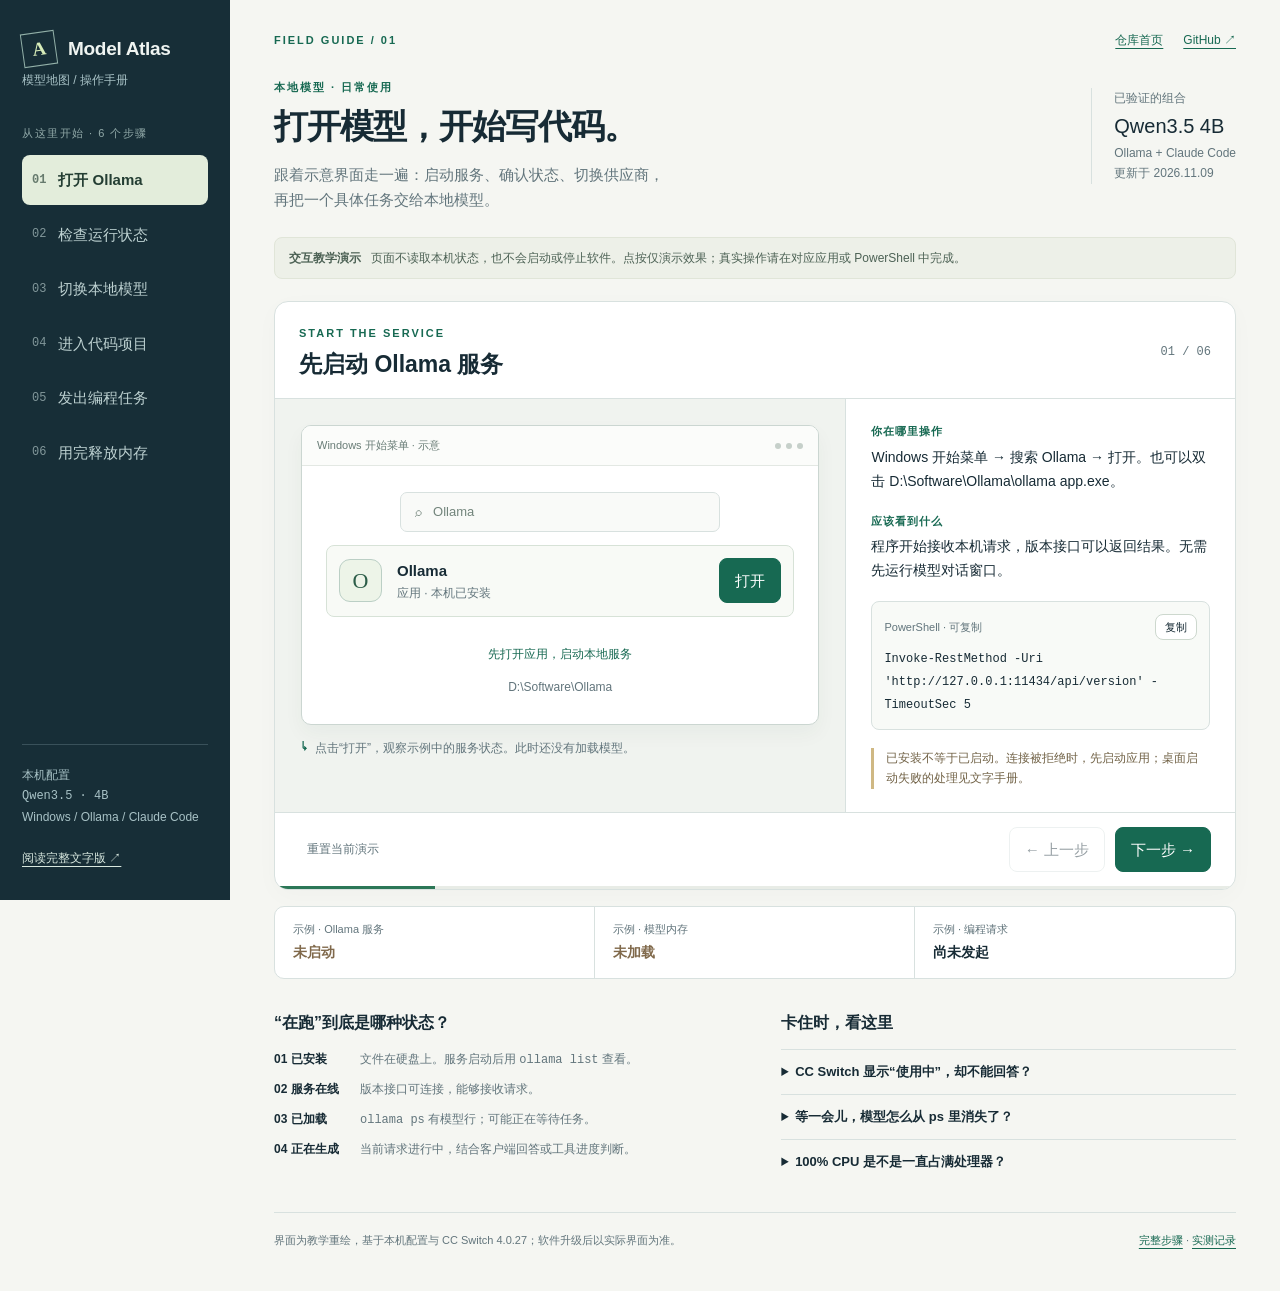
==== docs/ui-guide/index.html @ a0b53cb5 "添加本地编程操作手册与可离线交互的界面指南" ====
<!doctype html>
<html lang="zh-CN">
<head>
<meta charset="utf-8">
<meta name="viewport" content="width=device-width, initial-scale=1">
<meta name="description" content="Model Atlas 本地模型操作手册：Ollama、CC Switch 与 Claude Code 的离线交互教学。">
<title>Model Atlas · 本地编程操作手册</title>
<style>
:root{--ink:#172b35;--muted:#62757c;--line:#d8e1df;--paper:#f5f6f2;--teal:#176952;--pale:#e5f1eb;--amber:#966126;--nav:#172e37}
*{box-sizing:border-box}body{margin:0;background:var(--paper);color:var(--ink);font-family:"Segoe UI","Microsoft YaHei",sans-serif;font-size:15px;line-height:1.7}button,a,input{ -webkit-tap-highlight-color:transparent}button{font:inherit;cursor:pointer}a{color:var(--teal);text-underline-offset:4px}button:focus-visible,a:focus-visible,summary:focus-visible{outline:3px solid #d49643;outline-offset:4px}button:disabled{cursor:default;opacity:.45}button{border:1px solid var(--line);border-radius:8px;padding:9px 15px;background:white;color:var(--ink)}button:hover:not(:disabled){background:#edf3ef}button.primary{background:var(--teal);color:#fff;border-color:var(--teal)}button.primary:hover{background:#10513e}.mono,code,pre{font-family:Consolas,"Cascadia Code",monospace}code{overflow-wrap:anywhere}pre{white-space:pre-wrap;overflow-wrap:anywhere;margin:0;font-size:13px;line-height:1.9}h1,h2,h3,p{margin:0}h1{font-size:34px;line-height:1.35;letter-spacing:-1px;font-weight:650}h2{font-size:23px;line-height:1.4}h3{font-size:16px}.muted{color:var(--muted)}.tiny{font-size:12px}.eyebrow{font-size:11px;letter-spacing:2px;text-transform:uppercase;font-weight:700;color:var(--teal)}.badge{display:inline-flex;align-items:center;gap:7px;border-radius:99px;padding:4px 11px;font-size:12px;background:var(--pale);color:var(--teal)}.dot{width:7px;height:7px;border-radius:50%;background:currentColor}.skip{position:fixed;top:-100px;left:20px;background:white;padding:10px;z-index:9}.skip:focus{top:10px}
.layout{display:grid;grid-template-columns:230px minmax(0,1fr);min-height:100vh}.sidebar{background:var(--nav);color:#eff4f1;padding:32px 22px;position:sticky;top:0;height:100vh;display:flex;flex-direction:column;gap:34px}.brand{display:flex;gap:12px;align-items:center;font-size:19px;font-weight:650;letter-spacing:-.3px}.brand-mark{display:grid;place-items:center;border:1px solid #92b0a8;width:34px;height:34px;transform:rotate(-8deg);font-family:Georgia,serif;color:#d7ecb9}.sidebar .sub{font-size:12px;color:#a8c2c6;margin-top:4px}.nav-title{color:#92aaa9;font-size:11px;letter-spacing:1.5px;margin-bottom:12px}.steps{display:flex;flex-direction:column;gap:5px}.step{border:none;background:transparent;color:#bcd0d0;text-align:left;display:flex;gap:12px;align-items:center;padding:12px 10px}.step:hover:not(:disabled){background:#223e47}.step[aria-current="step"]{background:#e3eddb;color:#243e33;font-weight:650}.num{font-family:Consolas,monospace;font-size:12px;opacity:.65}.sidebar-foot{margin-top:auto;border-top:1px solid #39515a;padding-top:20px;color:#a8c2c6;font-size:12px}.sidebar a{color:#d8e8df}.main{width:100%;max-width:1320px;padding:30px 44px 40px;margin:auto}.topline{display:flex;align-items:center;justify-content:space-between;gap:15px;margin-bottom:28px}.toplinks{display:flex;gap:20px;font-size:12px}.intro{display:flex;justify-content:space-between;gap:25px;align-items:flex-start;margin-bottom:24px}.intro h1{margin:7px 0 12px}.intro p{color:var(--muted);max-width:640px}.guide-stamp{border-left:1px solid var(--line);padding-left:22px;min-width:138px;margin-top:10px;color:var(--muted);font-size:12px}.guide-stamp strong{display:block;font-size:20px;color:var(--ink);font-weight:500}.notice{display:flex;gap:10px;align-items:flex-start;background:#edf0e8;border:1px solid #e0e5d8;border-radius:8px;padding:10px 14px;font-size:12px;color:#4d6255;margin-bottom:22px}.notice strong{white-space:nowrap}
.workspace{border:1px solid var(--line);background:white;border-radius:14px;overflow:hidden;box-shadow:0 6px 24px #213a3006}.workhead{display:flex;justify-content:space-between;align-items:center;padding:22px 24px 18px;border-bottom:1px solid var(--line);gap:14px}.workhead .eyebrow{margin-bottom:5px}.counter{font-family:Consolas,monospace;font-size:12px;color:var(--muted);white-space:nowrap}.bodygrid{display:grid;grid-template-columns:minmax(0,1.25fr) minmax(260px,.85fr)}.demo{padding:26px;background:#f0f3ef;border-right:1px solid var(--line);min-width:0}.window{border:1px solid #cbd6d1;background:#fff;border-radius:10px;box-shadow:0 9px 20px #1b3b2e0b;overflow:hidden;min-height:300px}.windowbar{background:#fbfcfa;border-bottom:1px solid #e3e8e3;padding:10px 15px;display:flex;align-items:center;justify-content:space-between;color:#687c76;font-size:11px}.traffic{display:flex;gap:5px}.traffic i{width:6px;height:6px;background:#c6d0ca;border-radius:50%}.canvas{padding:24px;min-height:257px}.canvas.center{display:flex;flex-direction:column;justify-content:center;align-items:center;text-align:center;gap:13px}.app-icon{width:59px;height:59px;border:1px solid #bbcfc5;border-radius:16px;background:#edf4e8;display:grid;place-items:center;color:#2c5d48;font-family:Georgia,serif;font-size:29px}.search-box{border:1px solid var(--line);background:#f9faf8;border-radius:7px;padding:8px 14px;width:100%;max-width:320px;text-align:left;color:#72847b;font-size:13px}.app-row{display:flex;align-items:center;gap:15px;width:100%;padding:12px;border:1px solid #d7e2d7;border-radius:8px;background:#f8faf6}.app-row .app-icon{width:43px;height:43px;font-size:22px;border-radius:11px}.app-row .text{flex:1;text-align:left}.arrow-hint{font-size:12px;color:var(--teal);margin-top:14px}.caption{font-size:12px;color:var(--muted);margin-top:13px;display:flex;gap:8px;align-items:flex-start}.caption span{color:var(--teal);font-weight:700}.explain{padding:23px 25px;display:flex;flex-direction:column;gap:18px;min-width:0}.explabel{font-size:11px;color:var(--teal);letter-spacing:1px;font-weight:700;margin-bottom:5px}.explain p{font-size:14px}.command{border:1px solid var(--line);border-radius:8px;background:#f8faf7;padding:12px}.command-top{display:flex;justify-content:space-between;align-items:center;font-size:11px;color:var(--muted);margin-bottom:8px;gap:8px}.copy{font-size:11px;padding:3px 9px;border-color:#cdd8ce}.command pre{font-size:12px}.tip{border-left:3px solid #cfb883;padding-left:12px;color:#716246;font-size:12px}.feedback{background:#e5f1eb;border-radius:7px;padding:10px 12px;color:#245641;font-size:13px;min-height:44px}.footnav{display:flex;justify-content:space-between;align-items:center;padding:14px 24px;border-top:1px solid var(--line);gap:15px}.footnav .left{display:flex;gap:10px}.reset{border:0;background:transparent;color:var(--muted);font-size:12px;padding:8px}.track{height:3px;background:#e8ece6}.track-fill{height:100%;background:#2c7757;transition:width .2s}
.statebar{display:grid;grid-template-columns:repeat(3,1fr);margin-top:16px;border:1px solid var(--line);border-radius:10px;background:#fff}.statecell{padding:13px 18px;border-right:1px solid var(--line);min-width:0}.statecell:last-child{border-right:0}.statecell small{font-size:11px;color:var(--muted);display:block}.statecell strong{font-size:14px;font-weight:600}.status-good{color:var(--teal)}.status-off{color:#80694b}.reference{margin-top:30px;display:grid;grid-template-columns:1.05fr 1fr;gap:30px}.reference h3{margin-bottom:13px}.ladder{display:grid;gap:9px}.ladder-row{display:grid;grid-template-columns:76px 1fr;gap:10px;font-size:12px}.ladder-row b{font-weight:600}.reference details{border-top:1px solid var(--line);padding:11px 0;font-size:13px}.reference summary{cursor:pointer;font-weight:600}.reference details p{font-size:12px;color:var(--muted);margin-top:10px}.bottom{display:flex;justify-content:space-between;gap:20px;border-top:1px solid var(--line);padding-top:18px;margin-top:28px;font-size:11px;color:var(--muted)}.terminal{background:#1e3038;color:#d7e4db;border-color:#2b424b}.terminal .windowbar{background:#263d46;color:#b7ceca;border-color:#38515a}.terminal .canvas{padding:20px}.terminal pre{font-size:12px;line-height:2}.terminal .green{color:#a6d7a7}.terminal .comment{color:#8da7aa}.terminal .primary{margin-top:18px;background:#d8e8c7;color:#243e33;border-color:#d8e8c7}.toggle-group{display:flex;flex-wrap:wrap;gap:6px;margin-bottom:18px}.toggle-group button{font-size:12px;padding:5px 9px}.toggle-group button[aria-pressed="true"]{background:var(--pale);color:var(--teal);border-color:#8db49f}.cli-output{border:1px solid var(--line);border-radius:7px;background:#f8faf7;padding:15px;min-height:145px}.cli-output strong{font-size:13px}.cli-output p{margin-top:10px;font-size:12px;color:var(--muted)}.cc-tabs{display:flex;gap:17px;font-size:12px;border-bottom:1px solid var(--line);padding-bottom:13px;margin-bottom:16px}.cc-tabs b{color:var(--teal)}.provider{border:1px solid var(--line);border-radius:8px;padding:14px;margin-bottom:10px;display:flex;align-items:center;justify-content:space-between;gap:10px;font-size:12px}.provider.selected{border-color:#55987b;background:#f0f7f0}.provider button{font-size:12px;padding:6px 10px;white-space:nowrap}.provider small{display:block;color:var(--muted);font-size:10px}.done-mark{font-size:12px;color:var(--teal);font-weight:650;white-space:nowrap}.checkrow{display:flex;gap:10px;padding:10px 0;font-size:13px;border-bottom:1px solid var(--line)}.checkrow span:first-child{color:var(--teal)}.checkrow:last-child{border-bottom:0}.metric{display:flex;gap:24px;margin:10px 0}.metric strong{font-size:29px;font-weight:550}.metric small{display:block;font-size:11px;color:var(--muted)}.sr-only{position:absolute;width:1px;height:1px;overflow:hidden;clip:rect(0,0,0,0)}
@media(min-width:1500px){.main{padding:40px 60px}.canvas{min-height:285px}.window{min-height:328px}}
@media(max-width:1120px){.main{padding:25px}.layout{grid-template-columns:195px minmax(0,1fr)}.sidebar{padding:27px 15px}.bodygrid{grid-template-columns:1fr}.demo{border-right:0;border-bottom:1px solid var(--line)}.explain{display:grid;grid-template-columns:1fr 1fr;gap:18px}.command,.tip,.feedback{grid-column:1/-1}.guide-stamp{display:none}h1{font-size:29px}.canvas{min-height:220px}.window{min-height:260px}}
@media(max-width:700px){.layout{display:block}.sidebar{position:static;width:100%;height:auto;padding:18px;gap:18px}.sidebar .brand{font-size:18px}.sidebar .sub,.nav-title,.sidebar-foot{display:none}.steps{display:grid;grid-template-columns:repeat(3,1fr);gap:5px}.step{font-size:12px;padding:8px 6px;gap:7px}.main{padding:22px 16px}.topline{margin-bottom:20px}.toplinks{gap:12px}.toplinks a:first-child{display:none}h1{font-size:27px}.intro p{font-size:13px}.notice{display:block}.notice strong{display:block;margin-bottom:3px}.workhead{padding:18px}h2{font-size:20px}.demo{padding:15px}.canvas{padding:17px}.explain{padding:18px;display:flex}.statecell{padding:10px}.statecell strong{font-size:12px}.reference{grid-template-columns:1fr;gap:22px}.footnav{padding:12px}.footnav button{font-size:12px;padding:8px 10px}.footnav .left{gap:5px}.bottom{display:block}.app-row{flex-wrap:wrap}.app-row button{margin-left:auto}.provider{padding:11px;flex-wrap:wrap}.terminal pre{font-size:11px}}
@media(prefers-reduced-motion:reduce){*{transition:none!important}}
@media print{.sidebar,.topline,.footnav,.copy,.reset{display:none}.layout{display:block}.main{max-width:none;padding:0}.bodygrid{grid-template-columns:1fr 1fr}.reference{grid-template-columns:1fr 1fr}.workspace{box-shadow:none}.notice:after{content:"完整文字步骤请阅读 docs/operation-manual.md。"}.bottom{margin-top:12px}}
</style>
</head>
<body>
<a class="skip" href="#manual">跳到操作步骤</a>
<div class="layout">
<aside class="sidebar" aria-label="手册目录">
  <div><div class="brand"><span class="brand-mark" aria-hidden="true">A</span> Model Atlas</div><div class="sub">模型地图 / 操作手册</div></div>
  <nav aria-label="操作步骤"><div class="nav-title">从这里开始 · 6 个步骤</div><div class="steps" id="steps"></div></nav>
  <div class="sidebar-foot">本机配置<br><span class="mono">Qwen3.5 · 4B</span><br>Windows / Ollama / Claude Code<br><br><a href="../operation-manual.md">阅读完整文字版 ↗</a></div>
</aside>
<main class="main" id="manual">
  <div class="topline"><span class="eyebrow">FIELD GUIDE / 01</span><div class="toplinks"><a href="../../README.md">仓库首页</a><a href="https://github.com/HuWillis/model-atlas" target="_blank" rel="noreferrer">GitHub ↗</a></div></div>
  <header class="intro"><div><div class="eyebrow">本地模型 · 日常使用</div><h1>打开模型，开始写代码。</h1><p>跟着示意界面走一遍：启动服务、确认状态、切换供应商，<br>再把一个具体任务交给本地模型。</p></div><div class="guide-stamp">已验证的组合<strong>Qwen3.5 4B</strong>Ollama + Claude Code<br>更新于 2026.11.09</div></header>
  <div class="notice"><strong>交互教学演示</strong><span>页面不读取本机状态，也不会启动或停止软件。点按仅演示效果；真实操作请在对应应用或 PowerShell 中完成。</span></div>
  <section class="workspace" aria-labelledby="step-title">
    <div class="workhead"><div><div class="eyebrow" id="step-kicker"></div><h2 id="step-title" tabindex="-1"></h2></div><span class="counter" id="counter"></span></div>
    <div class="bodygrid"><div class="demo"><div id="scene"></div><div class="caption"><span>↳</span><p id="caption"></p></div></div><div class="explain" id="explain"></div></div>
    <div class="footnav"><button class="reset" id="reset">重置当前演示</button><div class="left"><button id="prev">← 上一步</button><button class="primary" id="next">下一步 →</button></div></div><div class="track"><div class="track-fill" id="progress"></div></div>
  </section>
  <div class="statebar" aria-label="当前步骤的示例状态"><div class="statecell"><small>示例 · Ollama 服务</small><strong id="service-state"></strong></div><div class="statecell"><small>示例 · 模型内存</small><strong id="model-state"></strong></div><div class="statecell"><small>示例 · 编程请求</small><strong id="request-state"></strong></div></div>
  <section class="reference" aria-label="状态说明与常见问题"><div><h3>“在跑”到底是哪种状态？</h3><div class="ladder"><div class="ladder-row"><b>01 已安装</b><span class="muted">文件在硬盘上。服务启动后用 <code>ollama list</code> 查看。</span></div><div class="ladder-row"><b>02 服务在线</b><span class="muted">版本接口可连接，能够接收请求。</span></div><div class="ladder-row"><b>03 已加载</b><span class="muted"><code>ollama ps</code> 有模型行；可能正在等待任务。</span></div><div class="ladder-row"><b>04 正在生成</b><span class="muted">当前请求进行中，结合客户端回答或工具进度判断。</span></div></div></div>
  <div><h3>卡住时，看这里</h3><details><summary>CC Switch 显示“使用中”，却不能回答？</summary><p>“使用中”只表示供应商配置被选中。先打开 Ollama，再检查 <code>http://127.0.0.1:11434/api/version</code>；返回版本号后，新开 Claude Code 会话。</p></details><details><summary>等一会儿，模型怎么从 ps 里消失了？</summary><p>默认空闲约 5 分钟后会释放模型内存，具体取决于 keep_alive 设置。文件仍保存在硬盘上，下次请求会重新加载。<a href="https://docs.ollama.com/faq#how-do-i-keep-a-model-loaded-in-memory-or-make-it-unload-immediately" target="_blank" rel="noreferrer">官方说明 ↗</a></p></details><details><summary>100% CPU 是不是一直占满处理器？</summary><p>这是 Ollama 的处理器分配标记，表示使用 CPU 与系统内存，不是实时 CPU 使用率。本机上次小型代码任务约 95 秒，6 项测试通过；复杂任务尚未验证。</p></details></div></section>
  <footer class="bottom"><span>界面为教学重绘，基于本机配置与 CC Switch 4.0.27；软件升级后以实际界面为准。</span><span><a href="../operation-manual.md">完整步骤</a> · <a href="../validation-2026-11-09.md">实测记录</a></span></footer>
</main></div>
<div id="announce" class="sr-only" role="status" aria-live="polite"></div>
<noscript><p style="padding:24px">交互演示需要 JavaScript。请阅读同目录上一级的 operation-manual.md 文字手册。</p></noscript>
<script>
'use strict';
const MODEL='qwen3.5-coding:4b';
const CLI="& 'D:\\Software\\Ollama\\ollama.exe'";
const guide=[
 {short:'打开 Ollama',title:'先启动 Ollama 服务',label:'START THE SERVICE',caption:'点击“打开”，观察示例中的服务状态。此时还没有加载模型。',where:'Windows 开始菜单 → 搜索 Ollama → 打开。也可以双击 D:\\Software\\Ollama\\ollama app.exe。',expect:'程序开始接收本机请求，版本接口可以返回结果。无需先运行模型对话窗口。',cmd:"Invoke-RestMethod -Uri 'http://127.0.0.1:11434/api/version' -TimeoutSec 5",tip:'已安装不等于已启动。连接被拒绝时，先启动应用；桌面启动失败的处理见文字手册。'},
 {short:'检查运行状态',title:'看清服务与模型的状态',label:'READ THE STATE',caption:'切换三种示例，比较版本接口和 ollama ps 的结果。',where:'在 PowerShell 检查版本接口，再执行 ollama ps。上一步的版本检查命令只查询状态。',expect:'服务在线但 ps 没有模型行，是正常的待机状态。发起请求后模型才会按需加载。',cmd:CLI+' ps',tip:'ollama list 看硬盘上已安装的模型；ollama ps 看内存中的模型。ps 有一行也不能证明当前正在生成。'},
 {short:'切换本地模型',title:'让 Claude Code 连接本机',label:'SELECT THE PROVIDER',caption:'点击本地供应商的“切换”，确认出现“使用中”。',where:'CC Switch → 左侧 Claude Code → 顶部直连 → Ollama · Qwen3.5 4B 本地 → 切换。',expect:'请求地址为 http://127.0.0.1:11434；默认模型和各个角色都使用 qwen3.5-coding:4b。',cmd:'http://127.0.0.1:11434',cmdLabel:'配置中的请求地址',tip:'“使用中”只表示配置已选中，不会替你启动 Ollama。切换后重新打开 Claude Code 会话。'},
 {short:'进入代码项目',title:'在项目目录打开 Claude Code',label:'OPEN YOUR PROJECT',caption:'演示按钮展示启动后的会话；真正执行请复制右侧命令到 PowerShell。',where:'打开新的 PowerShell，先进入项目文件夹，再运行 claude。右侧以 Model Atlas 仓库为例。',expect:'看到 Claude Code 会话。首次使用目录时，按实际需要确认目录可信与编辑权限。',cmd:"Set-Location 'D:\\GitHub\\model-atlas'\nclaude --model "+MODEL,tip:'使用你要修改的项目目录。切回远端供应商后，新开会话运行 claude，不再附带这个本地模型参数。'},
 {short:'发出编程任务',title:'给它一个明确的小任务',label:'MAKE THE FIRST REQUEST',caption:'点击“回放实测”查看历史验证步骤；不会重新执行代码或请求模型。',where:'在 Claude Code 会话中输入任务。第一次可先让它阅读 README，之后再限定文件做修改。',expect:'出现文件读取、编辑过程与最终回答。完成后检查改动并运行测试。',cmd:'阅读 README.md，告诉我仓库有哪些安装和检查脚本。先不要修改文件。',cmdLabel:'复制一条入门请求',tip:'这里的历史回放是 2026-11-09 的字符串函数任务：约 95 秒、6 项测试通过。更复杂的任务仍需单独验证。'},
 {short:'用完释放内存',title:'需要时再加载模型',label:'FINISH AND UNLOAD',caption:'模拟释放内存：模型离开内存，但 Ollama 服务和硬盘上的文件仍保留。',where:'先结束当前任务。暂时不用可以等待空闲超时，也可以在 PowerShell 执行 ollama stop。',expect:'ps 中不再列出该模型，版本接口仍能响应。下次请求会重新加载模型。',cmd:CLI+' stop '+MODEL,tip:'完全停止服务：在通知区域的 Ollama 菜单选择退出；若用 serve 启动，则在对应终端按 Ctrl+C。关闭 CC Switch 不等于退出 Ollama。'}
];
let step=0,action=false,scenario='idle';
const $=id=>document.getElementById(id);
const escape=s=>String(s).replace(/[&<>"']/g,c=>({'&':'&amp;','<':'&lt;','>':'&gt;','"':'&quot;',"'":'&#39;'}[c]));
function frame(title,body,terminal=false){return `<div class="window ${terminal?'terminal':''}"><div class="windowbar"><span>${title}</span><span class="traffic" aria-hidden="true"><i></i><i></i><i></i></span></div>${body}</div>`}
function state(service,model,request){$('service-state').textContent=service;$('service-state').className=service==='在线'?'status-good':'status-off';$('model-state').textContent=model;$('model-state').className=model==='已加载'?'status-good':'status-off';$('request-state').textContent=request}
function scene(){
 if(step===0){state(action?'在线':'未启动','未加载','尚未发起');return frame('Windows 开始菜单 · 示意',`<div class="canvas center"><div class="search-box">⌕ &nbsp; Ollama</div><div class="app-row"><div class="app-icon" aria-hidden="true">O</div><div class="text"><strong>Ollama</strong><div class="tiny muted">应用 · 本机已安装</div></div><button class="primary" data-action="start">${action?'再次演示':'打开'}</button></div><div class="arrow-hint">${action?'✓ 示例：版本接口返回 0.40.15':'先打开应用，启动本地服务'}</div><p class="tiny muted">D:\\Software\\Ollama</p></div>`)}
 if(step===1){const off=scenario==='off',loaded=scenario==='loaded';state(off?'未启动':'在线',loaded?'已加载':'未加载','未展示请求进度');const states=[['off','服务未启动'],['idle','在线 · 未加载'],['loaded','模型已加载']];return frame('PowerShell 状态检查 · 示例',`<div class="canvas"><div class="toggle-group">${states.map(([id,t])=>`<button data-scenario="${id}" aria-pressed="${scenario===id}">${t}</button>`).join('')}</div><div class="cli-output"><strong>${off?'连接被拒绝':loaded?'版本接口正常 · ps 有模型行':'版本接口正常 · ps 只有表头'}</strong><pre>${off?'127.0.0.1:11434\n无法连接本地服务':loaded?'NAME                 PROCESSOR\nqwen3.5-coding:4b    100% CPU\nCONTEXT              65536':'NAME    ID    SIZE    PROCESSOR\n（没有模型行）'}</pre><p>${off?'打开 Ollama，再检查一次。':loaded?'模型已经驻留内存，可能在等待任务。':'服务已经准备好；发起请求后再加载模型。'}</p></div></div>`)}
 if(step===2){state('在线','未加载','尚未发起');return frame('CC Switch / Claude Code · 示意',`<div class="canvas"><div class="cc-tabs"><b>直连 ●</b><span class="muted">路由</span><span class="muted">聚合</span></div><div class="provider"><div><strong>Claude Official</strong><small>官方供应商</small></div><span class="muted">未选择</span></div><div class="provider ${action?'selected':''}"><div><strong>Ollama · Qwen3.5 4B 本地</strong><small>http://127.0.0.1:11434</small></div>${action?'<span class="done-mark">● 使用中</span>':'<button class="primary" data-action="select">切换</button>'}</div><p class="tiny muted">${action?'配置已选中。请新开 Claude Code 会话。':'找到本地供应商，点击切换。'}</p></div>`)}
 if(step===3){state('在线','未加载','等待输入任务');return frame('PowerShell / Claude Code · 示意',`<div class="canvas"><pre><span class="comment"># 在目标项目目录中</span>\nPS D:\\GitHub\\model-atlas&gt;\n<span class="green">claude --model ${MODEL}</span>\n\n${action?'Claude Code\nModel: '+MODEL+'\n\n&gt; 输入你的任务…':'启动后，再发送第一条请求。'}</pre><button class="primary" data-action="launch">${action?'已展示会话 · 再次演示':'演示打开会话'}</button></div>`,true)}
 if(step===4){state('在线',action?'已加载':'未加载',action?'历史任务已完成':'尚未发起');return frame('Claude Code · 2026-11-09 实测回放',`<div class="canvas">${action?'<div class="metric"><div><strong>6 / 6</strong><small>功能测试通过</small></div><div><strong>95 s</strong><small>历史任务耗时</small></div></div><div class="checkrow"><span>✓</span><span>Read：读取 strings.py</span></div><div class="checkrow"><span>✓</span><span>Edit：实现 normalize_names</span></div><div class="checkrow"><span>✓</span><span>检查代码后，运行测试并通过</span></div>':'<p class="tiny muted">已验证的小任务</p><h3 style="margin:10px 0">实现一个字符串规范化函数</h3><p class="muted" style="font-size:13px">去除空白，忽略大小写去重，保留顺序与首次拼写。</p><button class="primary" data-action="replay" style="margin-top:22px">回放实测 →</button>'}</div>`)}
 state('在线',action?'未加载':'已加载','没有进行中的任务');return frame('Ollama 模型内存 · 示意',`<div class="canvas center"><span class="badge"><span class="dot"></span>服务保持在线</span><h3>${action?'内存已释放':'模型仍驻留内存'}</h3><p class="muted" style="font-size:13px">${action?'硬盘上的模型文件保留。下次请求会重新加载。':'结束任务后，可以等待空闲超时或手动释放。'}</p><button class="primary" data-action="unload">${action?'再次演示释放内存':'模拟释放内存'}</button><span class="tiny muted">ollama stop ${MODEL}</span></div>`)
}
function render(focus=false){
 const item=guide[step];$('steps').innerHTML=guide.map((g,i)=>`<button class="step" data-step="${i}" ${i===step?'aria-current="step"':''}><span class="num">0${i+1}</span>${g.short}</button>`).join('');
 $('step-kicker').textContent=item.label;$('step-title').textContent=item.title;$('counter').textContent=`0${step+1} / 06`;$('caption').textContent=item.caption;$('scene').innerHTML=scene();
 const messages=['示例中服务已启动，模型还没有加载。','','示例中本地配置已选中。下一步重新启动会话。','示例中会话已打开，等待你输入任务。','历史回放已完成。测试结果不能代表所有编程任务。','示例中模型已从内存释放，服务保持在线。'];
 $('explain').innerHTML=`<div><div class="explabel">你在哪里操作</div><p>${escape(item.where)}</p></div><div><div class="explabel">应该看到什么</div><p>${escape(item.expect)}</p></div><div class="command"><div class="command-top"><span>${item.cmdLabel||'PowerShell · 可复制'}</span><button class="copy" id="copy" aria-label="复制当前步骤的命令或文本">复制</button></div><pre id="command-text">${escape(item.cmd)}</pre></div><div class="tip">${escape(item.tip)}</div>${action?`<div class="feedback">${escape(messages[step])}</div>`:''}`;
 $('prev').disabled=step===0;$('next').textContent=step===5?'回到第一步 ↺':'下一步 →';$('progress').style.width=((step+1)/6*100)+'%';
 if(focus)$('step-title').focus({preventScroll:true});
}
function go(i){step=i;action=false;scenario='idle';render(true);$('announce').textContent=`第 ${step+1} 步：${guide[step].title}`}
document.addEventListener('click',async e=>{
 const button=e.target.closest('button');if(!button)return;
 if(button.dataset.step!==undefined){go(Number(button.dataset.step));return}
 if(button.dataset.scenario){scenario=button.dataset.scenario;render();document.querySelector(`[data-scenario="${scenario}"]`).focus({preventScroll:true});$('announce').textContent=button.textContent+'，示例已更新';return}
 if(button.dataset.action){action=true;render();$('announce').textContent='教学示例已更新。未执行任何本机操作。';const target=document.querySelector('[data-action]');if(target)target.focus({preventScroll:true});else $('step-title').focus({preventScroll:true});return}
 if(button.id==='prev'){go(Math.max(0,step-1));return}if(button.id==='next'){go((step+1)%guide.length);return}if(button.id==='reset'){action=false;scenario='idle';render();$('reset').focus();$('announce').textContent='当前步骤演示已重置';return}
 if(button.id==='copy'){
  try{if(!navigator.clipboard?.writeText)throw new Error('Clipboard unavailable');await navigator.clipboard.writeText(guide[step].cmd);button.textContent='已复制';$('announce').textContent='文本已复制，请到对应应用中粘贴。'}
  catch{const selection=window.getSelection(),range=document.createRange();range.selectNodeContents($('command-text'));selection.removeAllRanges();selection.addRange(range);button.textContent='已选中';$('announce').textContent='浏览器未开放剪贴板。文本已选中，请按 Ctrl+C 或使用系统复制菜单。'}
 }
});
render();
</script>
</body>
</html>
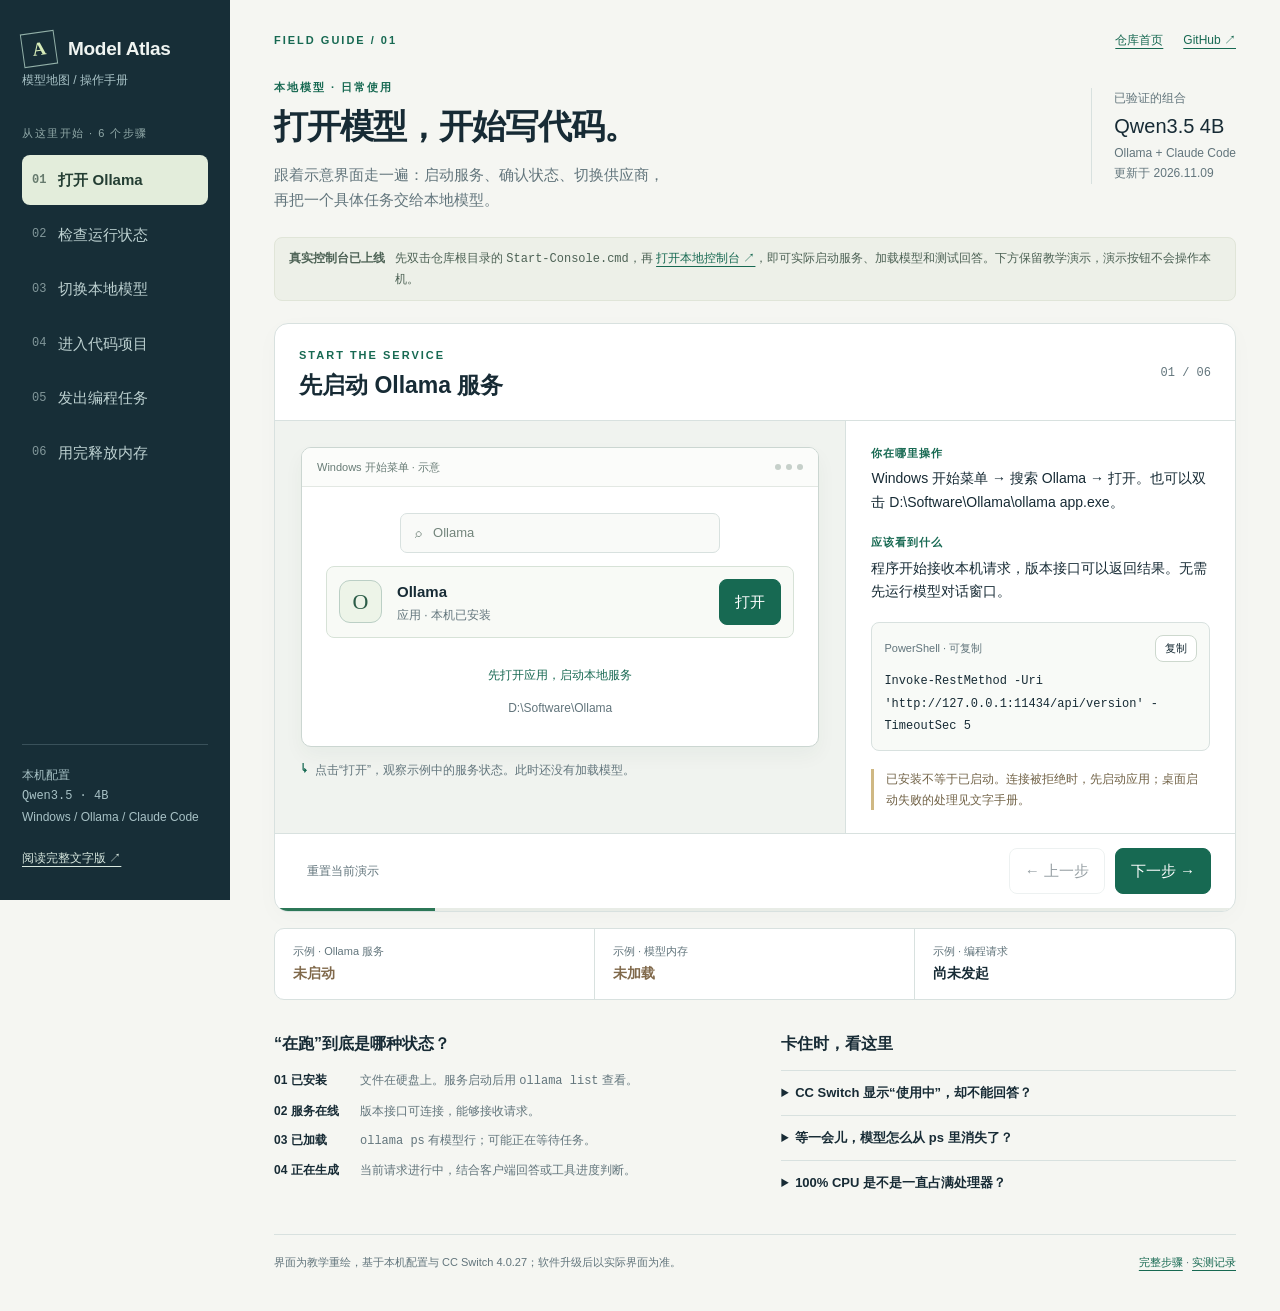
==== commit a5e231d1: "新增可实际操作 Ollama 的本地控制台与实测文档" ====
--- a/docs/ui-guide/index.html
+++ b/docs/ui-guide/index.html
@@ -29,7 +29,7 @@
 <main class="main" id="manual">
   <div class="topline"><span class="eyebrow">FIELD GUIDE / 01</span><div class="toplinks"><a href="../../README.md">仓库首页</a><a href="https://github.com/HuWillis/model-atlas" target="_blank" rel="noreferrer">GitHub ↗</a></div></div>
   <header class="intro"><div><div class="eyebrow">本地模型 · 日常使用</div><h1>打开模型，开始写代码。</h1><p>跟着示意界面走一遍：启动服务、确认状态、切换供应商，<br>再把一个具体任务交给本地模型。</p></div><div class="guide-stamp">已验证的组合<strong>Qwen3.5 4B</strong>Ollama + Claude Code<br>更新于 2026.11.09</div></header>
-  <div class="notice"><strong>交互教学演示</strong><span>页面不读取本机状态，也不会启动或停止软件。点按仅演示效果；真实操作请在对应应用或 PowerShell 中完成。</span></div>
+  <div class="notice"><strong>真实控制台已上线</strong><span>先双击仓库根目录的 <code>Start-Console.cmd</code>，再 <a href="http://127.0.0.1:18765" target="_blank" rel="noreferrer">打开本地控制台 ↗</a>，即可实际启动服务、加载模型和测试回答。下方保留教学演示，演示按钮不会操作本机。</span></div>
   <section class="workspace" aria-labelledby="step-title">
     <div class="workhead"><div><div class="eyebrow" id="step-kicker"></div><h2 id="step-title" tabindex="-1"></h2></div><span class="counter" id="counter"></span></div>
     <div class="bodygrid"><div class="demo"><div id="scene"></div><div class="caption"><span>↳</span><p id="caption"></p></div></div><div class="explain" id="explain"></div></div>
